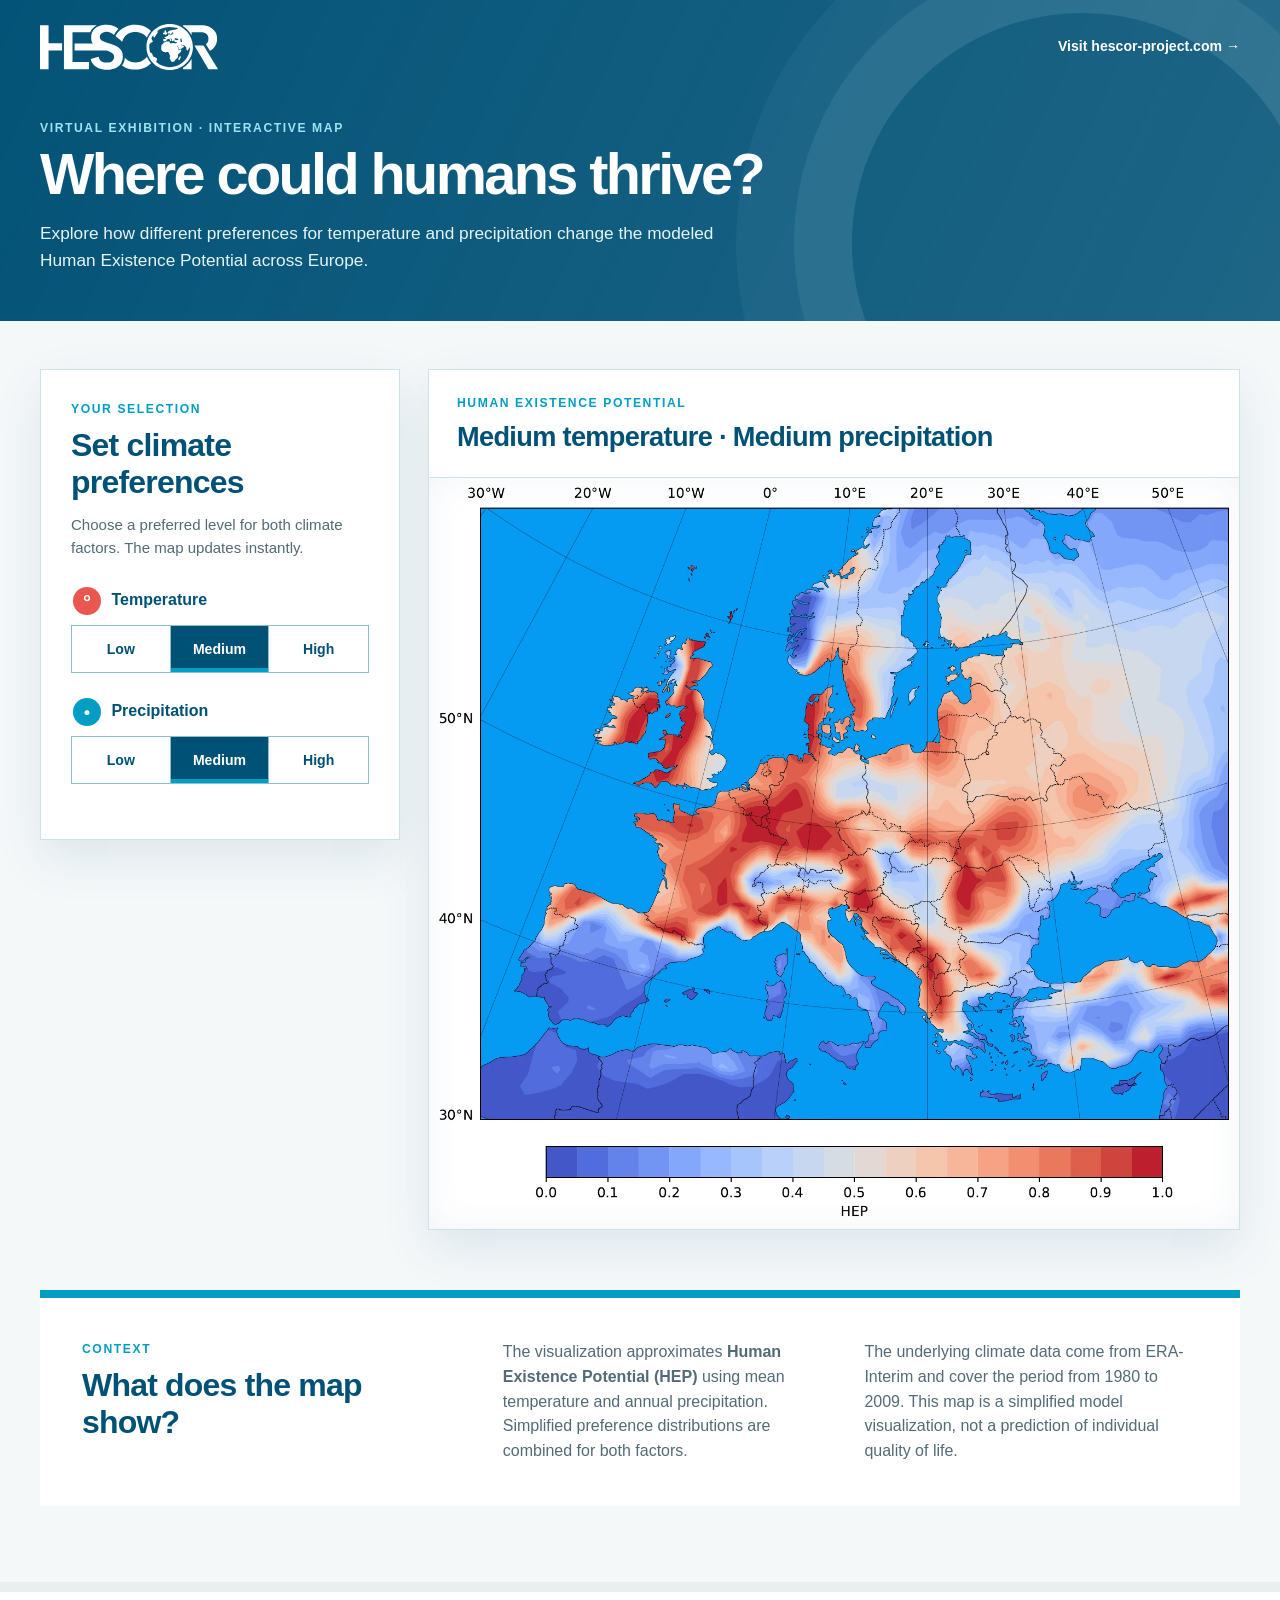
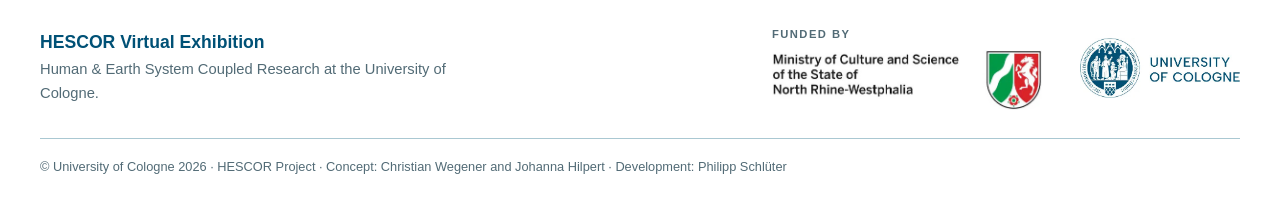
==== index.html @ 12434bd4 "Build interactive HEP explorer" ====
<!doctype html>
<html lang="en">
<head>
  <meta charset="utf-8">
  <meta name="viewport" content="width=device-width, initial-scale=1">
  <meta name="description" content="Interactive visualization of Human Existence Potential (HEP) for different temperature and precipitation preferences.">
  <meta name="theme-color" content="#005176">
  <title>Human Existence Potential · HESCOR</title>
  <link rel="icon" href="assets/hescor_logo.svg" type="image/svg+xml">
  <link rel="stylesheet" href="styles.css">
  <script src="app.js" defer></script>
</head>
<body>
  <header class="site-header">
    <nav class="nav-shell" aria-label="Main navigation">
      <a href="https://www.hescor-project.com/" aria-label="HESCOR project website">
        <img class="hescor-mark" src="assets/hescor_logo.svg" alt="HESCOR">
      </a>
      <a class="nav-link" href="https://www.hescor-project.com/">Visit hescor-project.com <span aria-hidden="true">→</span></a>
    </nav>
    <div class="hero-shell">
      <p class="eyebrow">Virtual Exhibition · Interactive map</p>
      <h1>Where could humans thrive?</h1>
      <p class="intro">Explore how different preferences for temperature and precipitation change the modeled Human Existence Potential across Europe.</p>
    </div>
  </header>

  <main class="page">
    <section class="explorer" aria-labelledby="explorer-title">
      <div class="controls-card">
        <div class="section-heading">
          <p class="step">Your selection</p>
          <h2 id="explorer-title">Set climate preferences</h2>
          <p>Choose a preferred level for both climate factors. The map updates instantly.</p>
        </div>

        <fieldset class="choice-group" data-variable="temp">
          <legend><span class="factor-icon temp-icon" aria-hidden="true">°</span> Temperature</legend>
          <div class="segmented">
            <button type="button" data-value="low" aria-pressed="false">Low</button>
            <button type="button" data-value="mid" aria-pressed="true">Medium</button>
            <button type="button" data-value="high" aria-pressed="false">High</button>
          </div>
        </fieldset>

        <fieldset class="choice-group" data-variable="precip">
          <legend><span class="factor-icon precip-icon" aria-hidden="true">●</span> Precipitation</legend>
          <div class="segmented">
            <button type="button" data-value="low" aria-pressed="false">Low</button>
            <button type="button" data-value="mid" aria-pressed="true">Medium</button>
            <button type="button" data-value="high" aria-pressed="false">High</button>
          </div>
        </fieldset>

      </div>

      <figure class="map-card" aria-labelledby="map-title">
        <div class="map-heading">
          <div>
            <p class="step">Human Existence Potential</p>
            <h2 id="map-title">Medium temperature · Medium precipitation</h2>
          </div>
        </div>
        <div class="image-wrap">
          <img id="hep-map" src="assets/plots/HEP_midTemp_midPrecip.webp" width="1480" height="1373" alt="HEP map for medium temperature and medium precipitation">
        </div>
      </figure>
    </section>

    <section class="context" aria-labelledby="context-title">
      <div>
        <p class="step">Context</p>
        <h2 id="context-title">What does the map show?</h2>
      </div>
      <div class="context-copy">
        <p>The visualization approximates <strong>Human Existence Potential (HEP)</strong> using mean temperature and annual precipitation. Simplified preference distributions are combined for both factors.</p>
        <p>The underlying climate data come from ERA-Interim and cover the period from 1980 to 2009. This map is a simplified model visualization, not a prediction of individual quality of life.</p>
      </div>
    </section>
  </main>

  <footer class="brand-footer">
    <div class="footer-inner">
      <div class="funders">
        <div class="funders-copy">
          <strong>HESCOR Virtual Exhibition</strong>
          <span>Human &amp; Earth System Coupled Research at the University of Cologne.</span>
        </div>
        <div class="logo-row">
          <div class="funding-logo">
            <span class="footer-label">Funded by</span>
            <img class="ministry-logo" src="assets/logo_ministerium.jpg" alt="Ministry of Culture and Science of the State of North Rhine-Westphalia">
          </div>
          <img class="uni-logo" src="assets/logo_uni-koeln.jpg" alt="University of Cologne">
        </div>
      </div>
      <div class="copyright">© University of Cologne 2026 · HESCOR Project · Concept: Christian Wegener and Johanna Hilpert · Development: Philipp Schlüter</div>
    </div>
  </footer>
</body>
</html>
---- styles.css ----
:root {
  --blue: #005176;
  --cyan: #009ec4;
  --cyan-soft: #cbecf5;
  --coral: #ea574f;
  --coral-dark: #ce3e38;
  --ink: #122f3c;
  --muted: #526b76;
  --line: #cbe3e9;
  --background: #f5f8f9;
  --white: #fff;
  --shadow: 0 18px 45px rgba(0, 81, 118, .10);
}

* { box-sizing: border-box; }
html { scroll-behavior: smooth; }
body {
  margin: 0;
  background: var(--background);
  color: var(--ink);
  font-family: "Albert Sans", "Avenir Next", Avenir, "Segoe UI", sans-serif;
  line-height: 1.55;
}
button, a { font: inherit; }
a { color: inherit; }
.visually-hidden {
  position: absolute;
  width: 1px;
  height: 1px;
  padding: 0;
  margin: -1px;
  overflow: hidden;
  clip: rect(0, 0, 0, 0);
  white-space: nowrap;
  border: 0;
}

.site-header {
  position: relative;
  overflow: hidden;
  color: var(--white);
  background: linear-gradient(115deg, rgba(0,81,118,.99), rgba(0,81,118,.88)), repeating-linear-gradient(120deg, transparent 0 48px, rgba(255,255,255,.05) 49px 51px);
}
.site-header::after {
  content: "";
  position: absolute;
  right: -90px;
  bottom: -210px;
  width: 460px;
  height: 460px;
  border: 58px solid rgba(203,236,245,.12);
  border-radius: 50%;
  box-shadow: 0 0 0 58px rgba(203,236,245,.05);
}
.nav-shell, .hero-shell, .page, .footer-inner {
  width: min(1200px, calc(100vw - 40px));
  margin-inline: auto;
}
.nav-shell {
  position: relative;
  z-index: 2;
  display: flex;
  align-items: center;
  justify-content: space-between;
  gap: 24px;
  padding: 24px 0;
}
.hescor-mark { display: block; width: 178px; height: auto; }
.nav-link { font-size: .88rem; font-weight: 750; text-decoration: none; }
.nav-link:hover { color: #ffaca7; }
.hero-shell { position: relative; z-index: 1; padding: 25px 0 48px; }
.eyebrow, .step { margin: 0 0 8px; color: var(--cyan); font-size: .76rem; font-weight: 900; letter-spacing: .13em; text-transform: uppercase; }
.eyebrow { color: #9ee3f2; }
h1 { max-width: 820px; margin: 0; font-size: clamp(2.25rem, 4.5vw, 3.8rem); letter-spacing: -.045em; line-height: 1; }
.intro { max-width: 720px; margin: 16px 0 0; color: #e6f5f8; font-size: clamp(.98rem, 1.7vw, 1.08rem); }

.page { padding: 48px 0 76px; }
.embedded .page { padding-block: 20px; }
.embedded .controls-card { box-shadow: 0 10px 26px rgba(0,81,118,.07); }
.explorer { display: grid; grid-template-columns: minmax(270px, 360px) minmax(0, 1fr); gap: 28px; align-items: start; }
.controls-card, .map-card { margin: 0; border: 1px solid var(--line); background: var(--white); box-shadow: var(--shadow); }
.controls-card { padding: 30px; }
h2 { margin: 0; color: var(--blue); font-size: clamp(1.45rem, 2.8vw, 2rem); line-height: 1.15; letter-spacing: -.025em; }
.section-heading > p:last-child { margin: 12px 0 28px; color: var(--muted); font-size: .94rem; }
.choice-group { margin: 0 0 25px; padding: 0; border: 0; }
.choice-group legend { width: 100%; margin-bottom: 10px; color: var(--blue); font-weight: 800; }
.factor-icon { display: inline-grid; width: 28px; height: 28px; margin-right: 6px; place-items: center; border-radius: 50%; color: var(--white); vertical-align: middle; }
.temp-icon { background: var(--coral); font-size: 1.25rem; }
.precip-icon { background: var(--cyan); font-size: .72rem; }
.segmented { display: grid; grid-template-columns: repeat(3, 1fr); border: 1px solid #8ebdcc; }
.segmented button { min-height: 46px; padding: 8px; border: 0; border-right: 1px solid #8ebdcc; background: var(--white); color: var(--blue); cursor: pointer; font-size: .88rem; font-weight: 750; }
.segmented button:last-child { border-right: 0; }
.segmented button:hover { background: #f1fafc; }
.segmented button[aria-pressed="true"] { background: var(--blue); color: var(--white); box-shadow: inset 0 -4px 0 var(--cyan); }
button:focus-visible, a:focus-visible { outline: 3px solid var(--cyan); outline-offset: 3px; }
.map-card { overflow: hidden; }
.map-heading { display: flex; align-items: center; justify-content: space-between; gap: 20px; padding: 24px 28px; border-bottom: 1px solid var(--line); }
.map-heading h2 { font-size: clamp(1.25rem, 2.4vw, 1.7rem); }
.image-wrap { position: relative; overflow: hidden; background: #eef6f8; }
.image-wrap::after { content: ""; position: absolute; inset: 0; pointer-events: none; box-shadow: inset 0 0 35px rgba(0,81,118,.06); }
#hep-map { display: block; width: 100%; height: auto; transition: opacity .16s ease; }
#hep-map.changing { opacity: .25; }
.context { display: grid; grid-template-columns: minmax(250px, .8fr) 1.5fr; gap: 50px; margin-top: 60px; padding: 42px; border-top: 8px solid var(--cyan); background: var(--white); }
.context-copy { display: grid; grid-template-columns: 1fr 1fr; gap: 28px; }
.context-copy p { margin: 0; color: var(--muted); }
.brand-footer { border-top: 10px solid #e9eeee; background: var(--white); }
.footer-inner { padding: 34px 0 26px; }
.funders { display: flex; align-items: center; justify-content: space-between; gap: 38px; }
.funders-copy { max-width: 430px; }
.funders-copy strong { display: block; color: var(--blue); font-size: 1.1rem; }
.funders-copy span { color: var(--muted); font-size: .92rem; }
.logo-row { display: flex; align-items: center; justify-content: flex-end; gap: 38px; }
.footer-label { display: block; margin-bottom: 7px; color: var(--muted); font-size: .7rem; font-weight: 900; letter-spacing: .13em; text-transform: uppercase; }
.ministry-logo { display: block; width: min(270px, 40vw); height: auto; }
.uni-logo { display: block; width: min(160px, 25vw); height: auto; }
.copyright { margin-top: 28px; padding-top: 18px; border-top: 1px solid #aac8d2; color: var(--muted); font-size: .8rem; }

@media (max-width: 850px) {
  .explorer { grid-template-columns: 1fr; }
  .controls-card { padding: 25px; }
  .choice-group { max-width: 520px; }
  .context { grid-template-columns: 1fr; gap: 22px; padding: 30px; }
  .funders { align-items: flex-start; flex-direction: column; }
  .logo-row { justify-content: flex-start; }
}
@media (max-width: 560px) {
  .nav-shell, .hero-shell, .page, .footer-inner { width: min(100% - 26px, 1200px); }
  .nav-link { display: none; }
  .hescor-mark { width: 145px; }
  .hero-shell { padding: 24px 0 42px; }
  .page { padding-top: 28px; }
  .embedded .page { padding-block: 12px; }
  .map-heading { align-items: flex-start; flex-direction: column; padding: 20px; }
  .context-copy { grid-template-columns: 1fr; }
  .logo-row { align-items: flex-start; flex-direction: column; gap: 24px; }
  .ministry-logo { width: 270px; max-width: 100%; }
  .uni-logo { width: 145px; max-width: 100%; }
}
@media (prefers-reduced-motion: reduce) {
  *, *::before, *::after { scroll-behavior: auto !important; transition: none !important; }
}
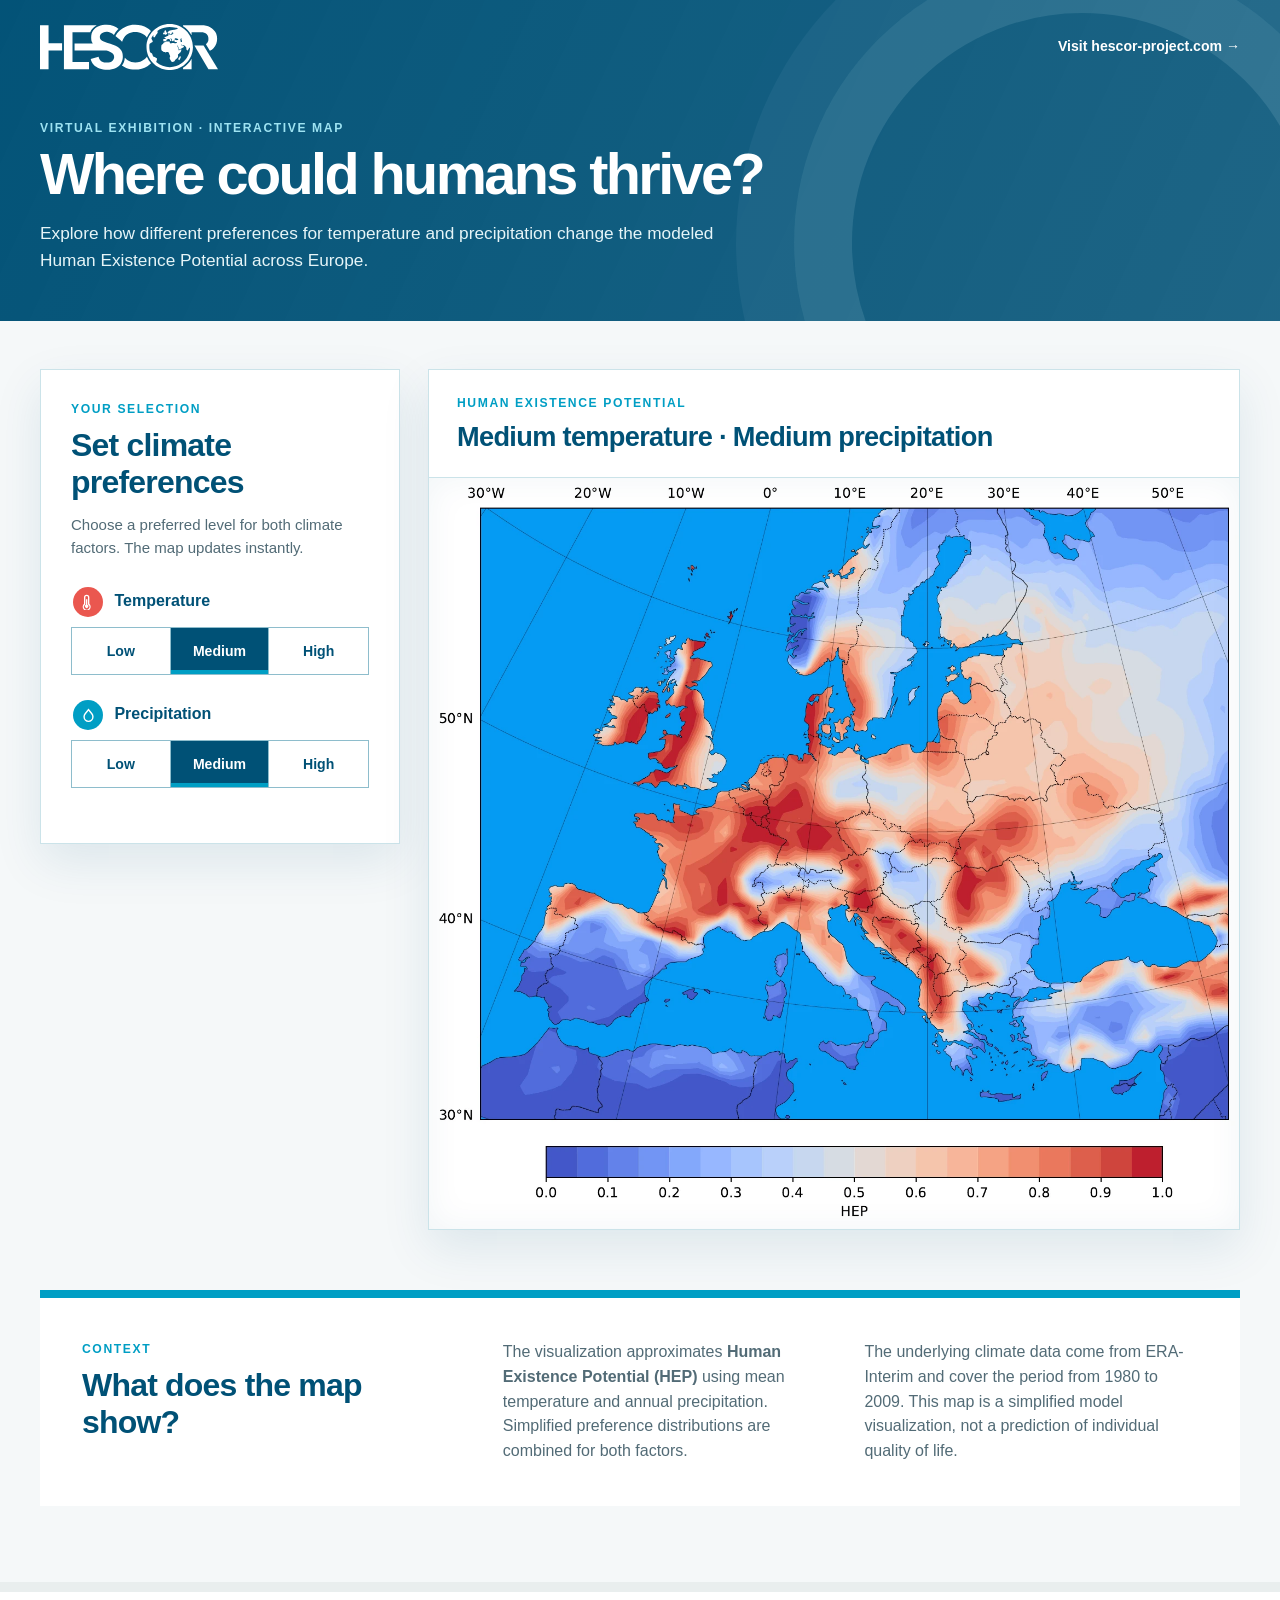
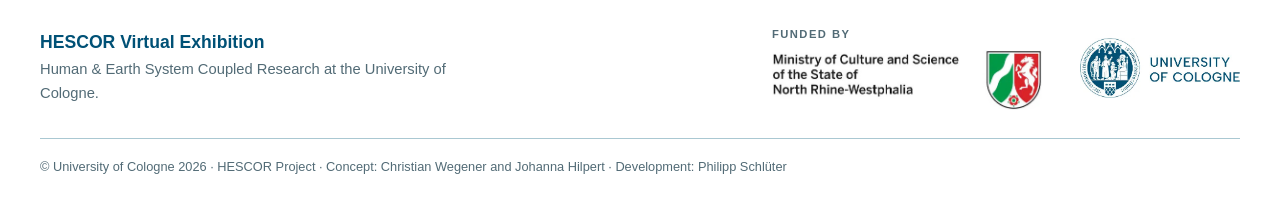
==== commit e7f56931: "Improve climate control icons" ====
--- a/index.html
+++ b/index.html
@@ -35,7 +35,7 @@
         </div>
 
         <fieldset class="choice-group" data-variable="temp">
-          <legend><span class="factor-icon temp-icon" aria-hidden="true">°</span> Temperature</legend>
+          <legend><span class="factor-icon temp-icon" aria-hidden="true"><svg viewBox="0 0 24 24"><path d="M14 14.76V5a4 4 0 0 0-8 0v9.76a6 6 0 1 0 8 0ZM8 5a2 2 0 0 1 4 0v10.85l.5.29a4 4 0 1 1-5 0l.5-.29V5Zm1 3h2v8.17a2.5 2.5 0 1 1-2 0V8Z"/></svg></span> Temperature</legend>
           <div class="segmented">
             <button type="button" data-value="low" aria-pressed="false">Low</button>
             <button type="button" data-value="mid" aria-pressed="true">Medium</button>
@@ -44,7 +44,7 @@
         </fieldset>
 
         <fieldset class="choice-group" data-variable="precip">
-          <legend><span class="factor-icon precip-icon" aria-hidden="true">●</span> Precipitation</legend>
+          <legend><span class="factor-icon precip-icon" aria-hidden="true"><svg viewBox="0 0 24 24"><path d="M12 2.2 6.8 8.53a8.32 8.32 0 0 0-2.05 5.3 7.25 7.25 0 0 0 14.5 0 8.32 8.32 0 0 0-2.05-5.3L12 2.2Zm0 17.05a5.42 5.42 0 0 1-5.25-5.42 6.4 6.4 0 0 1 1.6-4.03L12 5.36l3.65 4.44a6.4 6.4 0 0 1 1.6 4.03A5.42 5.42 0 0 1 12 19.25Z"/></svg></span> Precipitation</legend>
           <div class="segmented">
             <button type="button" data-value="low" aria-pressed="false">Low</button>
             <button type="button" data-value="mid" aria-pressed="true">Medium</button>
--- a/styles.css
+++ b/styles.css
@@ -84,9 +84,11 @@
 .section-heading > p:last-child { margin: 12px 0 28px; color: var(--muted); font-size: .94rem; }
 .choice-group { margin: 0 0 25px; padding: 0; border: 0; }
 .choice-group legend { width: 100%; margin-bottom: 10px; color: var(--blue); font-weight: 800; }
-.factor-icon { display: inline-grid; width: 28px; height: 28px; margin-right: 6px; place-items: center; border-radius: 50%; color: var(--white); vertical-align: middle; }
-.temp-icon { background: var(--coral); font-size: 1.25rem; }
-.precip-icon { background: var(--cyan); font-size: .72rem; }
+.factor-icon { display: inline-grid; width: 30px; height: 30px; margin-right: 7px; place-items: center; border-radius: 50%; color: var(--white); vertical-align: middle; }
+.factor-icon svg { width: 17px; height: 17px; fill: currentColor; }
+.temp-icon { background: var(--coral); }
+.temp-icon svg { width: 16px; height: 16px; }
+.precip-icon { background: var(--cyan); }
 .segmented { display: grid; grid-template-columns: repeat(3, 1fr); border: 1px solid #8ebdcc; }
 .segmented button { min-height: 46px; padding: 8px; border: 0; border-right: 1px solid #8ebdcc; background: var(--white); color: var(--blue); cursor: pointer; font-size: .88rem; font-weight: 750; }
 .segmented button:last-child { border-right: 0; }
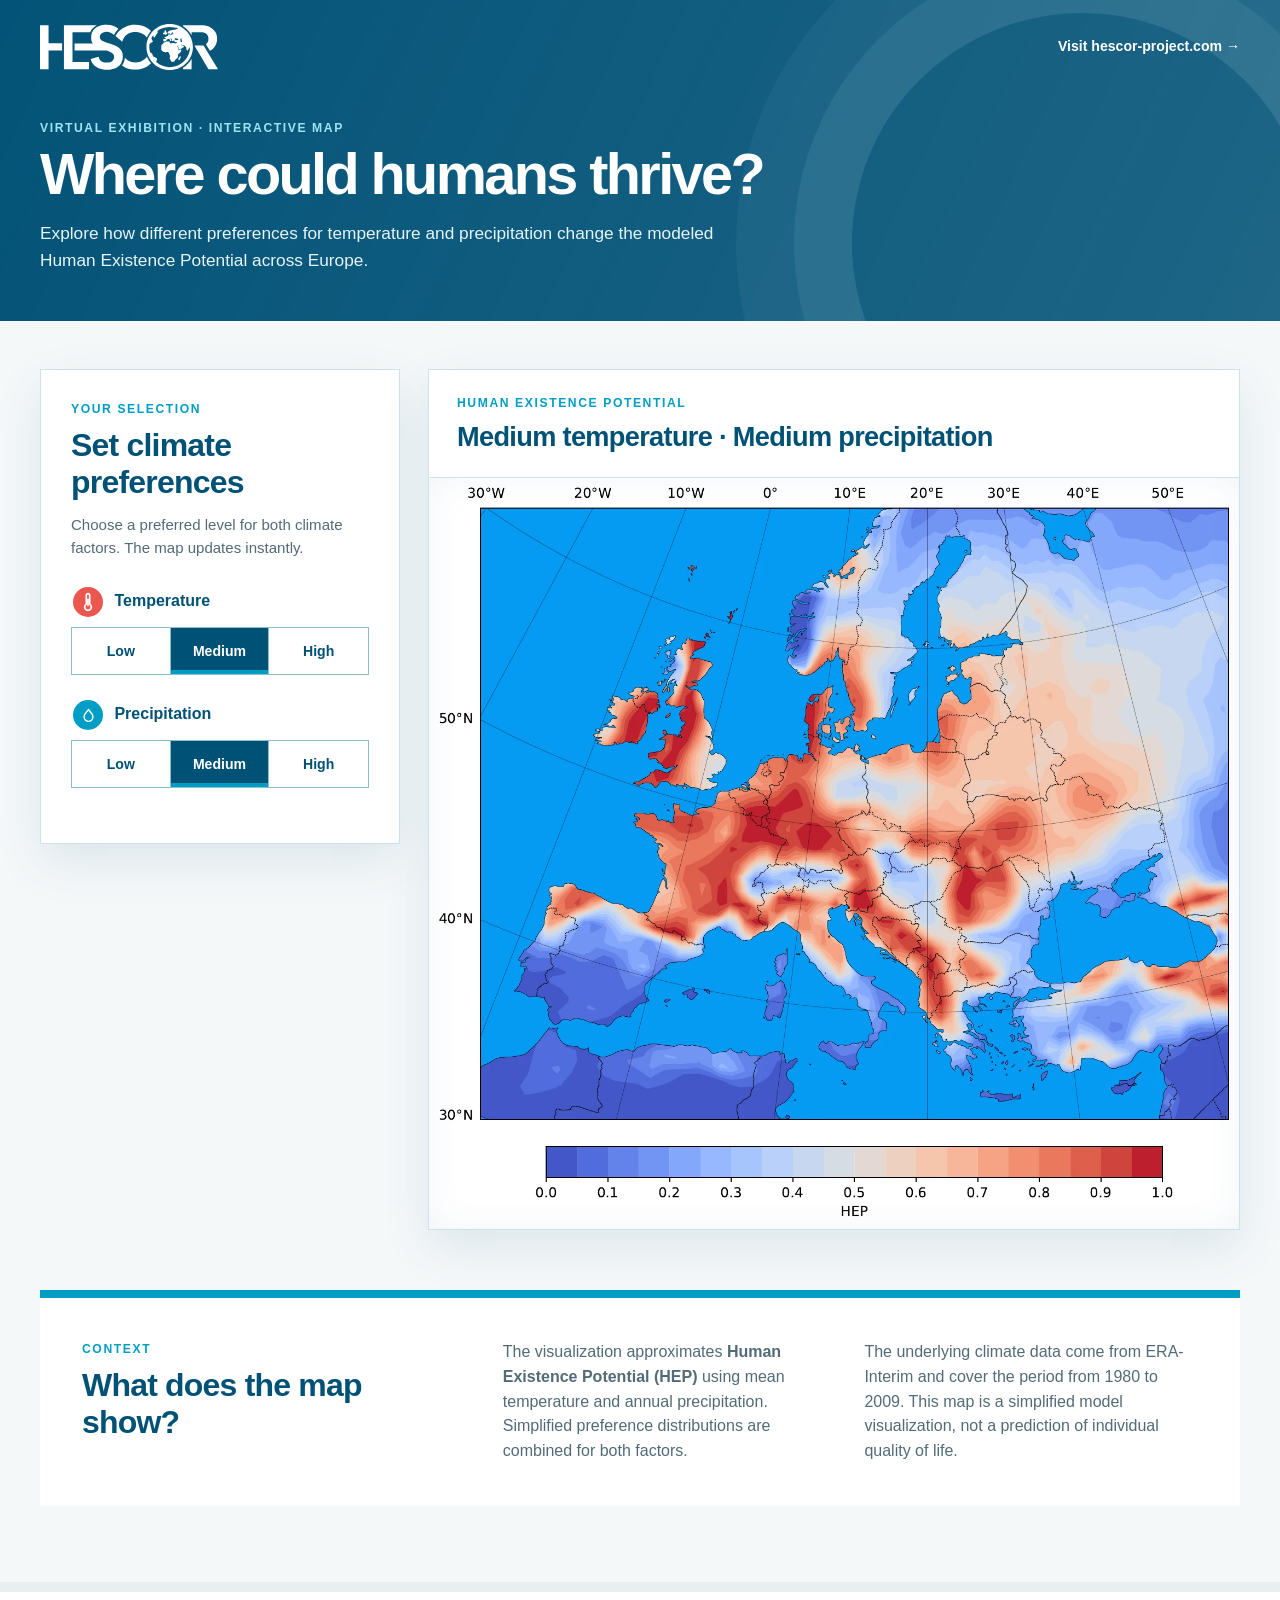
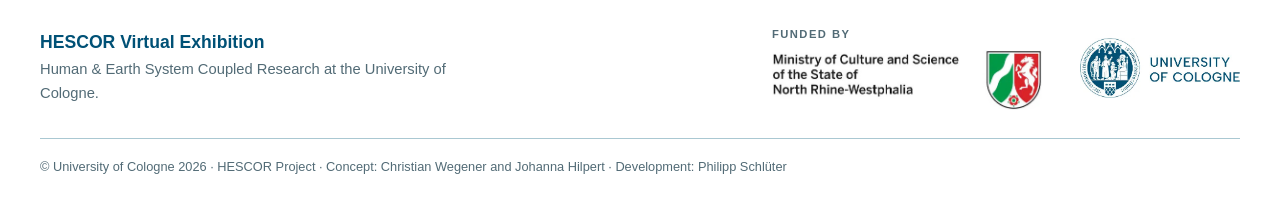
==== commit bda42122: "Center and enlarge thermometer icon" ====
--- a/index.html
+++ b/index.html
@@ -35,7 +35,7 @@
         </div>
 
         <fieldset class="choice-group" data-variable="temp">
-          <legend><span class="factor-icon temp-icon" aria-hidden="true"><svg viewBox="0 0 24 24"><path d="M14 14.76V5a4 4 0 0 0-8 0v9.76a6 6 0 1 0 8 0ZM8 5a2 2 0 0 1 4 0v10.85l.5.29a4 4 0 1 1-5 0l.5-.29V5Zm1 3h2v8.17a2.5 2.5 0 1 1-2 0V8Z"/></svg></span> Temperature</legend>
+          <legend><span class="factor-icon temp-icon" aria-hidden="true"><svg viewBox="0 0 24 24"><path d="M14 4v10.54a4 4 0 1 1-4 0V4a2 2 0 0 1 4 0Z"/><path d="M12 9v7"/></svg></span> Temperature</legend>
           <div class="segmented">
             <button type="button" data-value="low" aria-pressed="false">Low</button>
             <button type="button" data-value="mid" aria-pressed="true">Medium</button>
--- a/styles.css
+++ b/styles.css
@@ -87,7 +87,7 @@
 .factor-icon { display: inline-grid; width: 30px; height: 30px; margin-right: 7px; place-items: center; border-radius: 50%; color: var(--white); vertical-align: middle; }
 .factor-icon svg { width: 17px; height: 17px; fill: currentColor; }
 .temp-icon { background: var(--coral); }
-.temp-icon svg { width: 16px; height: 16px; }
+.temp-icon svg { width: 20px; height: 20px; fill: none; stroke: currentColor; stroke-width: 2; stroke-linecap: round; stroke-linejoin: round; }
 .precip-icon { background: var(--cyan); }
 .segmented { display: grid; grid-template-columns: repeat(3, 1fr); border: 1px solid #8ebdcc; }
 .segmented button { min-height: 46px; padding: 8px; border: 0; border-right: 1px solid #8ebdcc; background: var(--white); color: var(--blue); cursor: pointer; font-size: .88rem; font-weight: 750; }
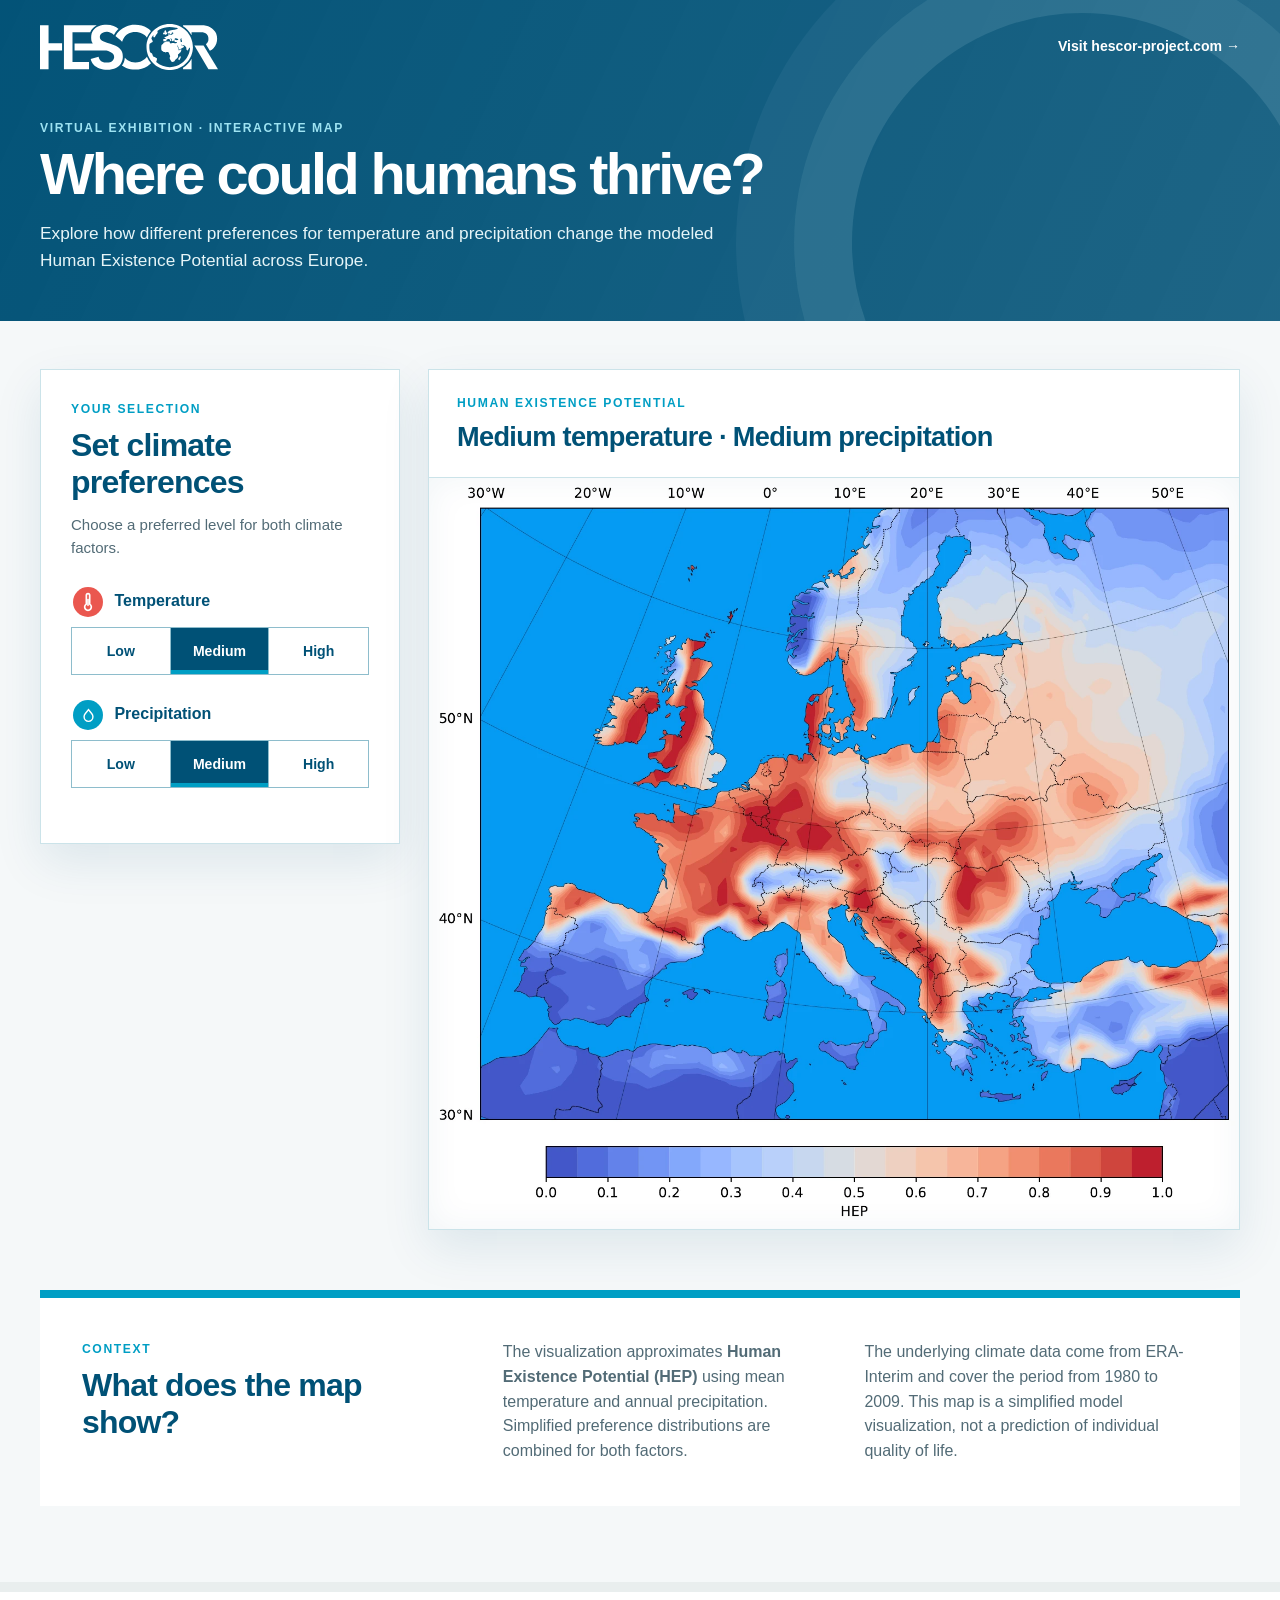
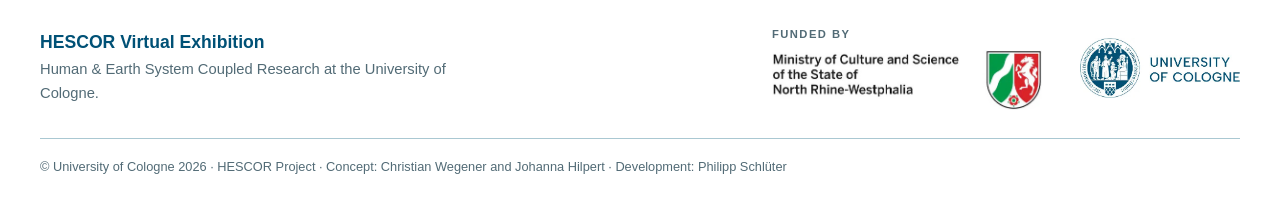
==== commit 8b73758c: "Shorten climate control instructions" ====
--- a/index.html
+++ b/index.html
@@ -7,8 +7,8 @@
   <meta name="theme-color" content="#005176">
   <title>Human Existence Potential · HESCOR</title>
   <link rel="icon" href="assets/hescor_logo.svg" type="image/svg+xml">
-  <link rel="stylesheet" href="styles.css">
-  <script src="app.js" defer></script>
+  <link rel="stylesheet" href="styles.css?v=4">
+  <script src="app.js?v=4" defer></script>
 </head>
 <body>
   <header class="site-header">
@@ -31,7 +31,7 @@
         <div class="section-heading">
           <p class="step">Your selection</p>
           <h2 id="explorer-title">Set climate preferences</h2>
-          <p>Choose a preferred level for both climate factors. The map updates instantly.</p>
+          <p>Choose a preferred level for both climate factors.</p>
         </div>
 
         <fieldset class="choice-group" data-variable="temp">
--- a/styles.css
+++ b/styles.css
@@ -85,9 +85,9 @@
 .choice-group { margin: 0 0 25px; padding: 0; border: 0; }
 .choice-group legend { width: 100%; margin-bottom: 10px; color: var(--blue); font-weight: 800; }
 .factor-icon { display: inline-grid; width: 30px; height: 30px; margin-right: 7px; place-items: center; border-radius: 50%; color: var(--white); vertical-align: middle; }
-.factor-icon svg { width: 17px; height: 17px; fill: currentColor; }
+.factor-icon svg { display: block; width: 17px; height: 17px; fill: #fff; }
 .temp-icon { background: var(--coral); }
-.temp-icon svg { width: 20px; height: 20px; fill: none; stroke: currentColor; stroke-width: 2; stroke-linecap: round; stroke-linejoin: round; }
+.temp-icon svg { width: 20px; height: 20px; fill: none; stroke: #fff; stroke-width: 2; stroke-linecap: round; stroke-linejoin: round; }
 .precip-icon { background: var(--cyan); }
 .segmented { display: grid; grid-template-columns: repeat(3, 1fr); border: 1px solid #8ebdcc; }
 .segmented button { min-height: 46px; padding: 8px; border: 0; border-right: 1px solid #8ebdcc; background: var(--white); color: var(--blue); cursor: pointer; font-size: .88rem; font-weight: 750; }
